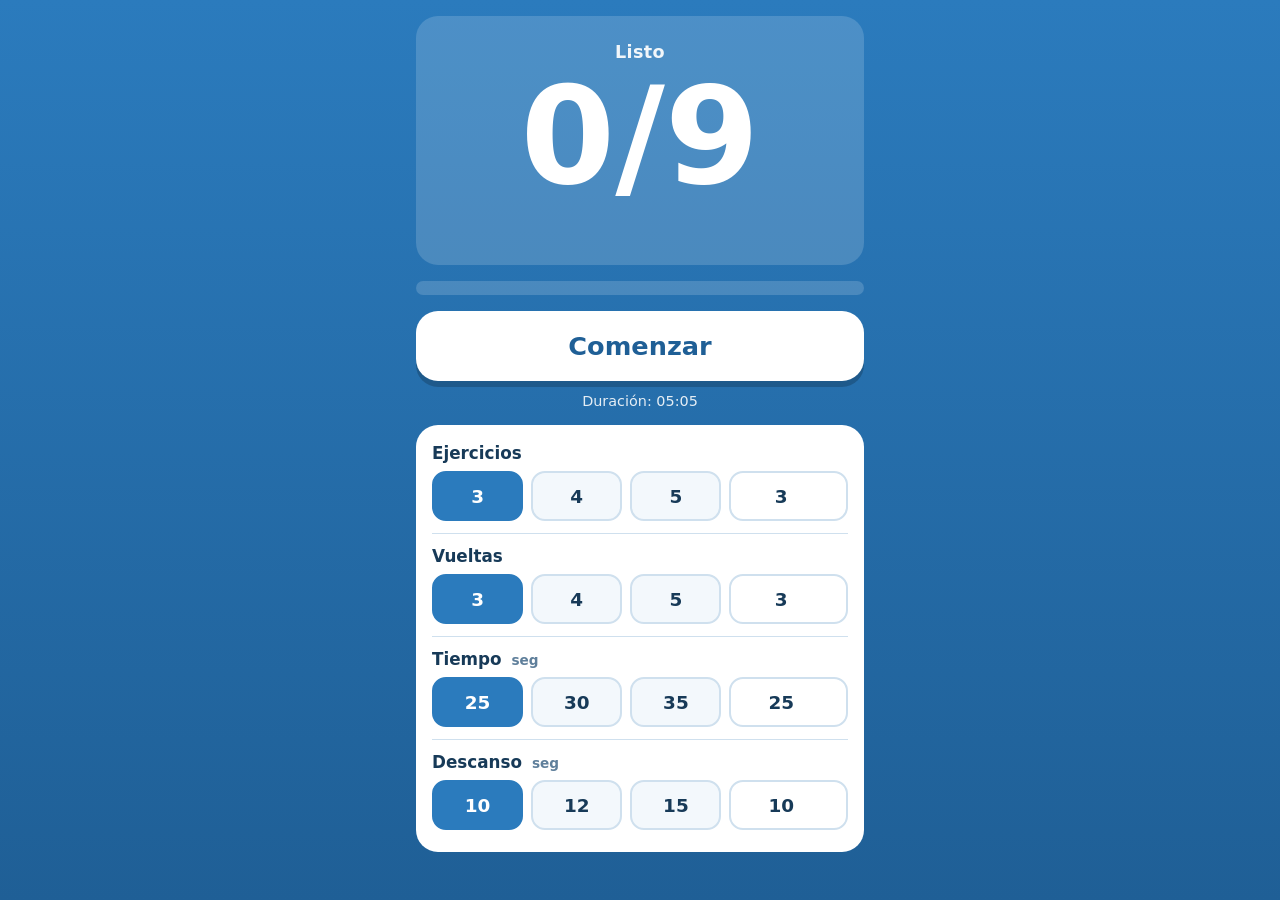
==== tabata-timer/index.html @ cf297442 "First upload" ====
<!DOCTYPE html>
<html lang="es">
<head>
  <meta charset="utf-8">
  <meta name="viewport" content="width=device-width, initial-scale=1, viewport-fit=cover">
  <meta name="theme-color" content="#2b7bbd">
  <meta name="apple-mobile-web-app-capable" content="yes">
  <meta name="mobile-web-app-capable" content="yes">
  <title>Tabata</title>
  <link rel="manifest" href="manifest.json">
  <link rel="icon" href="icons/icon-192.png">
  <link rel="apple-touch-icon" href="icons/icon-192.png">
  <link rel="stylesheet" href="style.css">
</head>
<body>
  <main class="app">

    <section class="display" id="display" data-phase="idle" aria-live="polite">
      <div class="phase" id="phase">Listo</div>
      <div class="count" id="count">0/9</div>
      <div class="seconds" id="seconds">&nbsp;</div>
    </section>

    <div class="progress" id="progress" role="progressbar" aria-label="Progreso total"
         aria-valuemin="0" aria-valuemax="100" aria-valuenow="0">
      <div class="progress-fill" id="progressFill"></div>
    </div>

    <div class="actions">
      <button type="button" class="start" id="startBtn">Comenzar</button>
      <p class="duration">Duración: <span id="duration">--:--</span></p>
    </div>

    <section class="config" id="config" aria-label="Configuración"></section>

  </main>

  <script>
  /* ============================================================
     CONFIGURACIÓN (editá acá los valores rápidos y por defecto)
     ============================================================ */
  const CONFIG = [
    { key: 'ejercicios', label: 'Ejercicios', unit: '',     presets: [3, 4, 5],    def: 3,  min: 1, max: 99  },
    { key: 'vueltas',    label: 'Vueltas',    unit: '',     presets: [3, 4, 5],    def: 3,  min: 1, max: 99  },
    { key: 'tiempo',     label: 'Tiempo',     unit: 'seg',  presets: [25, 30, 35], def: 25, min: 1, max: 999 },
    { key: 'descanso',   label: 'Descanso',   unit: 'seg',  presets: [10, 12, 15], def: 10, min: 0, max: 999 },
  ];

  /* Nombres de los archivos dentro de /sounds (sin extensión) */
  const SOUND = {
    count3: '3-sound',
    count2: '2-sound',
    count1: '1-sound',
    restStart: 'buzzer-sound',
    workStart: 'fight-bell-sound',
    end: 'end-sound',
  };

  /* ============================================================
     ESTADO
     ============================================================ */
  const $ = (id) => document.getElementById(id);
  const displayEl = $('display'), phaseEl = $('phase'), countEl = $('count'),
        secondsEl = $('seconds'), startBtn = $('startBtn'), durationEl = $('duration'),
        configEl = $('config'), progressEl = $('progress'), progressFill = $('progressFill');

  const values = {};
  const inputs = {};
  const presetBtns = {};

  let running = false;
  let phases = [];
  let offsets = [];      // segundos acumulados al inicio de cada fase
  let planned = 1;       // duración total real de la rutina
  let idx = 0;
  let phaseStart = 0;
  let lastCount = null;
  let timerId = null;
  let wakeLock = null;

  /* ============================================================
     UI DE CONFIGURACIÓN
     ============================================================ */
  function clamp(cfg, n) {
    return Math.min(cfg.max, Math.max(cfg.min, Math.round(n)));
  }

  function buildConfig() {
    CONFIG.forEach((cfg) => {
      values[cfg.key] = cfg.def;

      const group = document.createElement('div');
      group.className = 'group';

      const label = document.createElement('label');
      label.htmlFor = 'in-' + cfg.key;
      label.innerHTML = cfg.label + (cfg.unit ? ' <small>' + cfg.unit + '</small>' : '');

      const row = document.createElement('div');
      row.className = 'row';

      presetBtns[cfg.key] = cfg.presets.map((p) => {
        const b = document.createElement('button');
        b.type = 'button';
        b.className = 'preset';
        b.textContent = p;
        b.addEventListener('click', () => setValue(cfg, p, true));
        row.appendChild(b);
        return b;
      });

      const input = document.createElement('input');
      input.type = 'number';
      input.id = 'in-' + cfg.key;
      input.inputMode = 'numeric';
      input.min = cfg.min;
      input.max = cfg.max;
      input.value = cfg.def;
      input.addEventListener('input', () => {
        const n = parseInt(input.value, 10);
        if (Number.isNaN(n)) return;
        setValue(cfg, n, false);
      });
      input.addEventListener('change', () => { input.value = values[cfg.key]; });
      row.appendChild(input);
      inputs[cfg.key] = input;

      group.append(label, row);
      configEl.appendChild(group);
    });
  }

  function setValue(cfg, n, syncInput) {
    values[cfg.key] = clamp(cfg, n);
    if (syncInput) inputs[cfg.key].value = values[cfg.key];
    syncPresets(cfg);
    refresh();
  }

  function syncPresets(cfg) {
    presetBtns[cfg.key].forEach((b, i) => {
      b.classList.toggle('active', cfg.presets[i] === values[cfg.key]);
    });
  }

  function lockConfig(locked) {
    configEl.classList.toggle('locked', locked);
    configEl.querySelectorAll('button, input').forEach((el) => { el.disabled = locked; });
  }

  /* ============================================================
     CÁLCULOS
     ============================================================ */
  function totalExercises() { return values.ejercicios * values.vueltas; }

  function totalSeconds() {
    const n = totalExercises();
    return n * values.tiempo + Math.max(0, n - 1) * values.descanso;
  }

  function fmt(s) {
    const h = Math.floor(s / 3600);
    const m = Math.floor((s % 3600) / 60);
    const sec = s % 60;
    const mm = String(m).padStart(2, '0'), ss = String(sec).padStart(2, '0');
    return h ? h + ':' + mm + ':' + ss : mm + ':' + ss;
  }

  /* Un descanso entre cada ejercicio, ninguno antes del primero ni después del último */
  function buildPhases() {
    const n = totalExercises();
    const list = [];
    for (let i = 1; i <= n; i++) {
      list.push({ type: 'work', n: i, dur: values.tiempo });
      if (i < n && values.descanso > 0) list.push({ type: 'rest', n: i, dur: values.descanso });
    }
    return list;
  }

  /* ============================================================
     PANTALLA
     ============================================================ */
  function setDisplay(phase, label, count, secs) {
    displayEl.dataset.phase = phase;
    phaseEl.textContent = label;
    countEl.textContent = count;
    secondsEl.innerHTML = secs === '' ? '&nbsp;' : secs;
  }

  function setProgress(frac) {
    const f = Math.min(1, Math.max(0, frac));
    progressFill.style.transform = 'scaleX(' + f + ')';
    progressEl.setAttribute('aria-valuenow', Math.round(f * 100));
  }

  function refresh() {
    durationEl.textContent = fmt(totalSeconds());
    if (!running) {
      setDisplay('idle', 'Listo', '0/' + totalExercises(), '');
      setProgress(0);
    }
  }

  /* ============================================================
     SONIDO (Web Audio: baja latencia y funciona offline)
     ============================================================ */
  let ctx = null;
  const buffers = {};

  async function loadSound(name) {
    for (const ext of ['ogg', 'mp3']) {      // mp3 sólo como respaldo (iPhone)
      try {
        const res = await fetch('sounds/' + name + '.' + ext);
        if (!res.ok) continue;
        buffers[name] = await ctx.decodeAudioData(await res.arrayBuffer());
        return;
      } catch (e) { /* probar siguiente formato */ }
    }
  }

  function initAudio() {
    const AC = window.AudioContext || window.webkitAudioContext;
    if (!AC) return;
    ctx = new AC();
    Object.values(SOUND).forEach(loadSound);
  }

  function play(name) {
    if (!ctx || !buffers[name]) return;
    const src = ctx.createBufferSource();
    src.buffer = buffers[name];
    src.connect(ctx.destination);
    src.start();
  }

  /* ============================================================
     TEMPORIZADOR
     ============================================================ */
  function enterPhase(i, withSound, t) {
    idx = i;
    phaseStart = t;
    lastCount = null;
    const p = phases[i];
    const isWork = p.type === 'work';
    setDisplay(p.type, isWork ? 'Ejercicio' : 'Descanso', p.n + '/' + totalExercises(), p.dur + ' s');
    if (withSound) {
      play(isWork ? SOUND.workStart : SOUND.restStart);
      if (navigator.vibrate) navigator.vibrate(isWork ? 200 : [100, 60, 100]);
    }
  }

  function tick() {
    const now = performance.now();

    // Avanza de fase (en un bucle por si la pestaña estuvo en segundo plano)
    for (;;) {
      const p = phases[idx];
      const end = phaseStart + p.dur * 1000;
      if (now < end) break;
      if (idx === phases.length - 1) { finish(); return; }
      enterPhase(idx + 1, now - end < 1000, end);
    }

    const p = phases[idx];
    const left = p.dur - (now - phaseStart) / 1000;
    const secs = Math.ceil(left);
    secondsEl.textContent = secs + ' s';
    setProgress((offsets[idx] + (now - phaseStart) / 1000) / planned);

    // Cuenta regresiva 3-2-1 (no se repite con el sonido de inicio de fase)
    if (secs >= 1 && secs <= 3 && secs < p.dur && secs !== lastCount) {
      lastCount = secs;
      play(SOUND['count' + secs]);
    }
  }

  function start() {
    if (ctx && ctx.state === 'suspended') ctx.resume();   // el toque desbloquea el audio
    phases = buildPhases();
    planned = 0;
    offsets = phases.map((p) => { const o = planned; planned += p.dur; return o; });
    running = true;
    lockConfig(true);
    startBtn.textContent = 'Detener';
    startBtn.classList.add('is-running');
    requestWake();
    enterPhase(0, true, performance.now());
    timerId = setInterval(tick, 50);
  }

  function endRun() {
    clearInterval(timerId);
    running = false;
    lockConfig(false);
    startBtn.textContent = 'Comenzar';
    startBtn.classList.remove('is-running');
    releaseWake();
  }

  function stop() {
    endRun();
    refresh();
  }

  function finish() {
    endRun();
    play(SOUND.end);
    const n = totalExercises();
    setDisplay('done', '¡Terminado!', n + '/' + n, '');
    setProgress(1);
  }

  startBtn.addEventListener('click', () => (running ? stop() : start()));

  /* ============================================================
     PANTALLA ENCENDIDA DURANTE EL ENTRENAMIENTO
     ============================================================ */
  async function requestWake() {
    try {
      if ('wakeLock' in navigator) wakeLock = await navigator.wakeLock.request('screen');
    } catch (e) { /* no soportado o denegado */ }
  }
  function releaseWake() {
    if (wakeLock) { wakeLock.release().catch(() => {}); wakeLock = null; }
  }
  document.addEventListener('visibilitychange', () => {
    if (running && document.visibilityState === 'visible') requestWake();
  });

  /* ============================================================
     INICIO
     ============================================================ */
  buildConfig();
  CONFIG.forEach(syncPresets);
  refresh();
  initAudio();

  if ('serviceWorker' in navigator) {
    window.addEventListener('load', () => navigator.serviceWorker.register('sw.js').catch(() => {}));
  }
  </script>
</body>
</html>
---- tabata-timer/style.css ----
/* ============================================================
   TEMA — cambiá sólo estas variables para rehacer los colores
   ============================================================ */
:root {
  --bg:        #2b7bbd;   /* azul principal */
  --bg-deep:   #1f5f96;   /* azul más oscuro (degradado, botón detener) */
  --surface:   #ffffff;   /* tarjeta de configuración */
  --ink:       #173a58;   /* texto sobre blanco */
  --ink-soft:  #5f7f9b;   /* texto secundario sobre blanco */
  --line:      #cfe0ee;   /* bordes claros */
  --tint:      #f3f8fc;   /* fondo de botones sin seleccionar */
  --on-bg:     #ffffff;   /* texto sobre el azul */

  --idle:      rgba(255, 255, 255, 0.16);  /* detrás del número, en espera */
  --go:        #1fa35a;                    /* detrás del número, ejercicio */
  --rest:      #d8454c;                    /* detrás del número, descanso */

  --radius:    22px;
  --radius-sm: 14px;
  --font: ui-rounded, "SF Pro Rounded", system-ui, -apple-system, "Segoe UI", Roboto, sans-serif;
}

* { box-sizing: border-box; }

html { -webkit-text-size-adjust: 100%; }

body {
  margin: 0;
  min-height: 100vh;
  min-height: 100dvh;
  background: linear-gradient(180deg, var(--bg) 0%, var(--bg-deep) 100%) fixed;
  color: var(--on-bg);
  font-family: var(--font);
  -webkit-tap-highlight-color: transparent;
}

.app {
  max-width: 480px;
  margin: 0 auto;
  display: grid;
  gap: 16px;
  padding:
    calc(env(safe-area-inset-top, 0px) + 16px)
    calc(env(safe-area-inset-right, 0px) + 16px)
    calc(env(safe-area-inset-bottom, 0px) + 28px)
    calc(env(safe-area-inset-left, 0px) + 16px);
}

/* ---------- Número grande ---------- */
.display {
  text-align: center;
  padding: 26px 12px 22px;
  border-radius: var(--radius);
  background: var(--idle);
  transition: background-color 0.3s ease, color 0.3s ease;
}
.display[data-phase="work"] { background: var(--go); }
.display[data-phase="rest"] { background: var(--rest); }
.display[data-phase="done"] { background: var(--surface); color: var(--bg-deep); }

.phase {
  font-size: 1.1rem;
  font-weight: 700;
  letter-spacing: 0.02em;
  opacity: 0.92;
}

.count {
  font-size: clamp(4.5rem, 27vw, 8.5rem);
  font-weight: 800;
  line-height: 1;
  margin: 6px 0 4px;
  font-variant-numeric: tabular-nums;
}

.seconds {
  font-size: 1.8rem;
  font-weight: 700;
  min-height: 2.2rem;
  font-variant-numeric: tabular-nums;
}

/* ---------- Barra de progreso ---------- */
.progress {
  height: 14px;
  border-radius: 999px;
  background: var(--idle);
  overflow: hidden;
}
.progress-fill {
  height: 100%;
  width: 100%;
  border-radius: 999px;
  background: var(--surface);
  transform: scaleX(0);
  transform-origin: left center;
}

/* ---------- Botón de inicio ---------- */
.start {
  width: 100%;
  padding: 20px;
  border: 0;
  border-radius: var(--radius);
  background: var(--surface);
  color: var(--bg-deep);
  font: inherit;
  font-size: 1.6rem;
  font-weight: 800;
  cursor: pointer;
  box-shadow: 0 6px 0 rgba(0, 0, 0, 0.2);
  transition: transform 0.08s ease, box-shadow 0.08s ease;
}
.start:active { transform: translateY(4px); box-shadow: 0 2px 0 rgba(0, 0, 0, 0.2); }
.start.is-running { background: var(--ink); color: var(--on-bg); }

.duration {
  margin: 12px 0 0;
  text-align: center;
  font-size: 0.9rem;
  opacity: 0.88;
}

/* ---------- Configuración ---------- */
.config {
  background: var(--surface);
  color: var(--ink);
  border-radius: var(--radius);
  padding: 6px 16px 10px;
  transition: opacity 0.2s ease;
}
.config.locked { opacity: 0.55; }

.group { padding: 12px 0; border-bottom: 1px solid var(--line); }
.group:last-child { border-bottom: 0; }

.group label {
  display: block;
  margin-bottom: 8px;
  font-size: 1.05rem;
  font-weight: 700;
}
.group label small {
  margin-left: 4px;
  font-size: 0.85rem;
  font-weight: 600;
  color: var(--ink-soft);
}

.row {
  display: grid;
  grid-template-columns: repeat(3, 1fr) 1.3fr;
  gap: 8px;
}

.preset,
.row input {
  min-width: 0;
  min-height: 50px;
  border: 2px solid var(--line);
  border-radius: var(--radius-sm);
  background: var(--tint);
  color: var(--ink);
  font: inherit;
  font-size: 1.15rem;       /* 16px o más evita el zoom de iOS al escribir */
  font-weight: 700;
}

.preset { cursor: pointer; }
.preset.active {
  background: var(--bg);
  border-color: var(--bg);
  color: var(--on-bg);
}

.row input { width: 100%; text-align: center; background: var(--surface); }

.preset:focus-visible,
.row input:focus-visible,
.start:focus-visible {
  outline: 3px solid var(--ink);
  outline-offset: 2px;
}

button:disabled, input:disabled { cursor: default; }

@media (prefers-reduced-motion: reduce) {
  * { transition: none !important; }
}
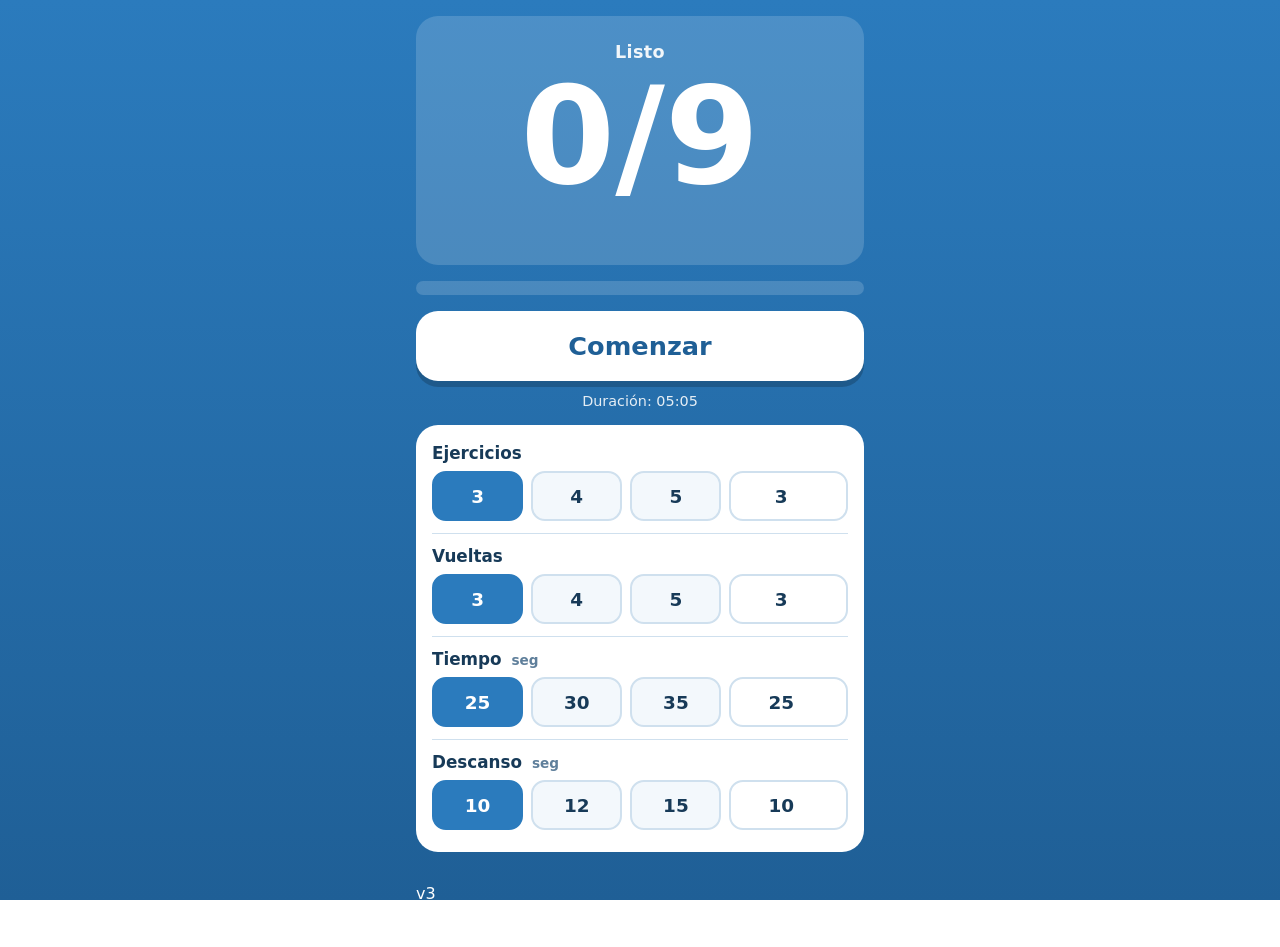
==== commit c48fed07: "Add controls and version display to index.html" ====
--- a/tabata-timer/index.html
+++ b/tabata-timer/index.html
@@ -17,7 +17,7 @@
 
     <section class="display" id="display" data-phase="idle" aria-live="polite">
       <div class="phase" id="phase">Listo</div>
-      <div class="count" id="count">0/9</div>
+      <div class="count" id="count" data-len="3">0/9</div>
       <div class="seconds" id="seconds">&nbsp;</div>
     </section>
 
@@ -27,18 +27,37 @@
     </div>
 
     <div class="actions">
-      <button type="button" class="start" id="startBtn">Comenzar</button>
+      <div class="controls">
+        <button type="button" class="start" id="startBtn">Comenzar</button>
+        <button type="button" class="pause" id="pauseBtn" data-state="pause" aria-label="Pausar" hidden>
+          <svg class="i-pause" viewBox="0 0 24 24" aria-hidden="true">
+            <rect x="6" y="5" width="4" height="14" rx="1.2"/><rect x="14" y="5" width="4" height="14" rx="1.2"/>
+          </svg>
+          <svg class="i-play" viewBox="0 0 24 24" aria-hidden="true">
+            <path d="M8 5.5v13a1 1 0 0 0 1.5.86l10.5-6.5a1 1 0 0 0 0-1.72L9.5 4.64A1 1 0 0 0 8 5.5z"/>
+          </svg>
+        </button>
+      </div>
       <p class="duration">Duración: <span id="duration">--:--</span></p>
     </div>
 
     <section class="config" id="config" aria-label="Configuración"></section>
 
+    <p class="version" id="version"></p>
+
   </main>
 
   <script>
   /* ============================================================
+     VERSIÓN — subila acá y también en VERSION de sw.js
+     ============================================================ */
+  const APP_VERSION = 'v3';
+
+  /* ============================================================
      CONFIGURACIÓN (editá acá los valores rápidos y por defecto)
      ============================================================ */
+  const PREP_SECONDS = 5;   // cuenta antes de empezar y al reanudar
+
   const CONFIG = [
     { key: 'ejercicios', label: 'Ejercicios', unit: '',     presets: [3, 4, 5],    def: 3,  min: 1, max: 99  },
     { key: 'vueltas',    label: 'Vueltas',    unit: '',     presets: [3, 4, 5],    def: 3,  min: 1, max: 99  },
@@ -61,22 +80,30 @@
      ============================================================ */
   const $ = (id) => document.getElementById(id);
   const displayEl = $('display'), phaseEl = $('phase'), countEl = $('count'),
-        secondsEl = $('seconds'), startBtn = $('startBtn'), durationEl = $('duration'),
-        configEl = $('config'), progressEl = $('progress'), progressFill = $('progressFill');
+        secondsEl = $('seconds'), startBtn = $('startBtn'), pauseBtn = $('pauseBtn'),
+        durationEl = $('duration'), configEl = $('config'),
+        progressEl = $('progress'), progressFill = $('progressFill');
 
   const values = {};
   const inputs = {};
   const presetBtns = {};
 
   let running = false;
+  let paused = false;
   let phases = [];
   let offsets = [];      // segundos acumulados al inicio de cada fase
   let planned = 1;       // duración total real de la rutina
   let idx = 0;
   let phaseStart = 0;
+  let pausedElapsed = 0; // ms transcurridos de la fase al pausar
   let lastCount = null;
   let timerId = null;
   let wakeLock = null;
+
+  // Cuenta previa (inicio y reanudar)
+  let prepEnd = null;
+  let prepDone = null;
+  let prepLast = null;
 
   /* ============================================================
      UI DE CONFIGURACIÓN
@@ -184,6 +211,7 @@
     displayEl.dataset.phase = phase;
     phaseEl.textContent = label;
     countEl.textContent = count;
+    countEl.dataset.len = String(count).length;   // el CSS ajusta el tamaño según el largo
     secondsEl.innerHTML = secs === '' ? '&nbsp;' : secs;
   }
 
@@ -191,6 +219,11 @@
     const f = Math.min(1, Math.max(0, frac));
     progressFill.style.transform = 'scaleX(' + f + ')';
     progressEl.setAttribute('aria-valuenow', Math.round(f * 100));
+  }
+
+  function setPauseIcon(isPaused) {
+    pauseBtn.dataset.state = isPaused ? 'paused' : 'pause';
+    pauseBtn.setAttribute('aria-label', isPaused ? 'Reanudar' : 'Pausar');
   }
 
   function refresh() {
@@ -199,6 +232,11 @@
       setDisplay('idle', 'Listo', '0/' + totalExercises(), '');
       setProgress(0);
     }
+  }
+
+  function renderPhase(p) {
+    const isWork = p.type === 'work';
+    setDisplay(p.type, isWork ? 'Ejercicio' : 'Descanso', p.n + '/' + totalExercises(), p.dur + ' s');
   }
 
   /* ============================================================
@@ -240,19 +278,41 @@
     idx = i;
     phaseStart = t;
     lastCount = null;
-    const p = phases[i];
-    const isWork = p.type === 'work';
-    setDisplay(p.type, isWork ? 'Ejercicio' : 'Descanso', p.n + '/' + totalExercises(), p.dur + ' s');
-    if (withSound) {
-      play(isWork ? SOUND.workStart : SOUND.restStart);
-      if (navigator.vibrate) navigator.vibrate(isWork ? 200 : [100, 60, 100]);
-    }
+    renderPhase(phases[i]);
+    if (withSound) play(phases[i].type === 'work' ? SOUND.workStart : SOUND.restStart);
+  }
+
+  /* Cuenta previa de PREP_SECONDS; al terminar llama a onDone(momentoExacto) */
+  function beginPrep(countText, onDone) {
+    prepEnd = performance.now() + PREP_SECONDS * 1000;
+    prepDone = onDone;
+    prepLast = null;
+    pauseBtn.disabled = true;
+    setDisplay('prep', 'Prepárate', countText, PREP_SECONDS + ' s');
   }
 
   function tick() {
     const now = performance.now();
 
-    // Avanza de fase (en un bucle por si la pestaña estuvo en segundo plano)
+    // ---- Cuenta previa ----
+    if (prepEnd !== null) {
+      if (now < prepEnd) {
+        const secs = Math.ceil((prepEnd - now) / 1000);
+        secondsEl.textContent = secs + ' s';
+        if (secs >= 1 && secs <= 3 && secs !== prepLast) {
+          prepLast = secs;
+          play(SOUND['count' + secs]);
+        }
+        return;
+      }
+      const end = prepEnd, done = prepDone;
+      prepEnd = null;
+      prepDone = null;
+      pauseBtn.disabled = false;
+      done(end);
+    }
+
+    // ---- Avanza de fase (en bucle por si la pestaña estuvo en segundo plano) ----
     for (;;) {
       const p = phases[idx];
       const end = phaseStart + p.dur * 1000;
@@ -280,17 +340,48 @@
     planned = 0;
     offsets = phases.map((p) => { const o = planned; planned += p.dur; return o; });
     running = true;
+    paused = false;
+    idx = 0;
+    setPauseIcon(false);
+    pauseBtn.hidden = false;
     lockConfig(true);
     startBtn.textContent = 'Detener';
     startBtn.classList.add('is-running');
     requestWake();
-    enterPhase(0, true, performance.now());
+    beginPrep('0/' + totalExercises(), (t) => enterPhase(0, true, t));
     timerId = setInterval(tick, 50);
+  }
+
+  function togglePause() {
+    if (!running || prepEnd !== null) return;       // durante la cuenta previa no se pausa
+    if (ctx && ctx.state === 'suspended') ctx.resume();
+
+    if (!paused) {
+      paused = true;
+      clearInterval(timerId);
+      pausedElapsed = performance.now() - phaseStart;
+      phaseEl.textContent = 'En pausa';
+      setPauseIcon(true);
+    } else {
+      paused = false;
+      setPauseIcon(false);
+      const p = phases[idx];
+      beginPrep(p.n + '/' + totalExercises(), (t) => {
+        phaseStart = t - pausedElapsed;             // retoma justo donde quedó
+        renderPhase(p);
+      });
+      timerId = setInterval(tick, 50);
+    }
   }
 
   function endRun() {
     clearInterval(timerId);
     running = false;
+    paused = false;
+    prepEnd = null;
+    prepDone = null;
+    pauseBtn.hidden = true;
+    pauseBtn.disabled = false;
     lockConfig(false);
     startBtn.textContent = 'Comenzar';
     startBtn.classList.remove('is-running');
@@ -311,6 +402,7 @@
   }
 
   startBtn.addEventListener('click', () => (running ? stop() : start()));
+  pauseBtn.addEventListener('click', togglePause);
 
   /* ============================================================
      PANTALLA ENCENDIDA DURANTE EL ENTRENAMIENTO
@@ -330,6 +422,7 @@
   /* ============================================================
      INICIO
      ============================================================ */
+  $('version').textContent = APP_VERSION;
   buildConfig();
   CONFIG.forEach(syncPresets);
   refresh();
